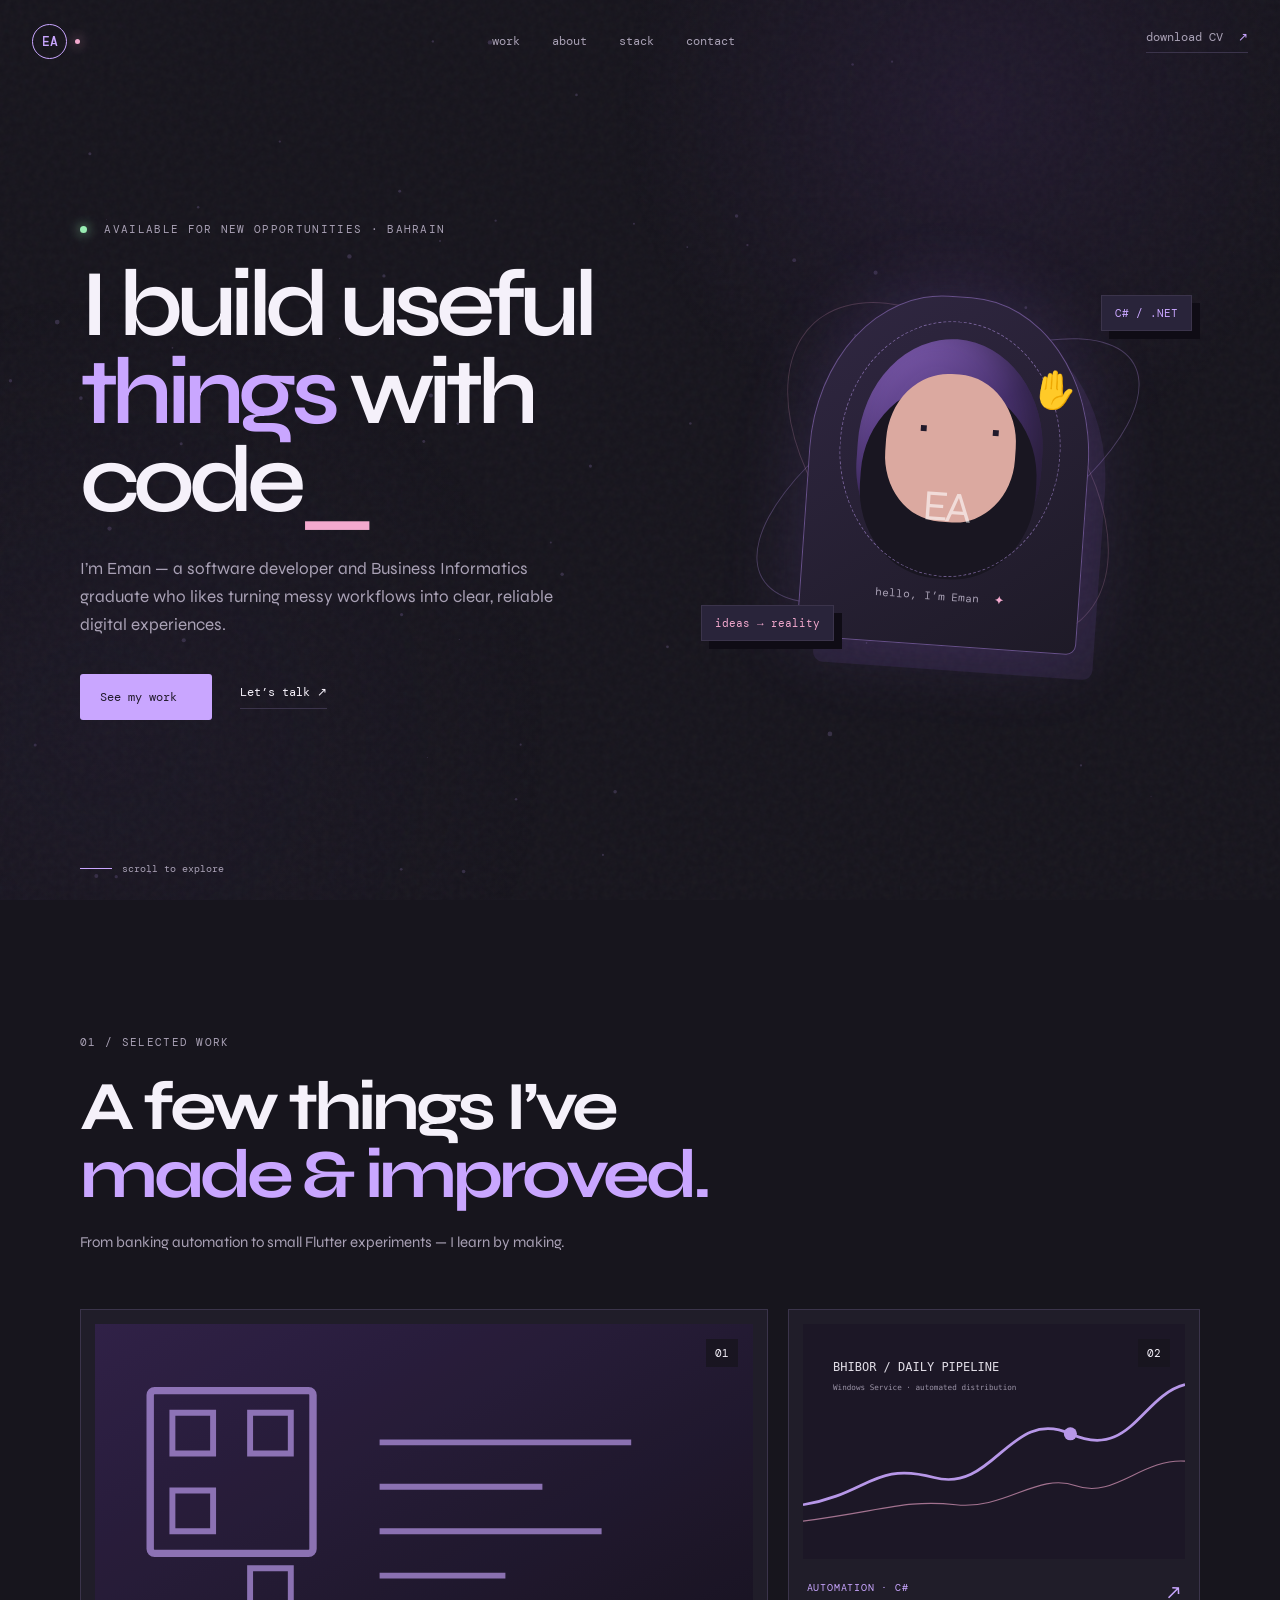
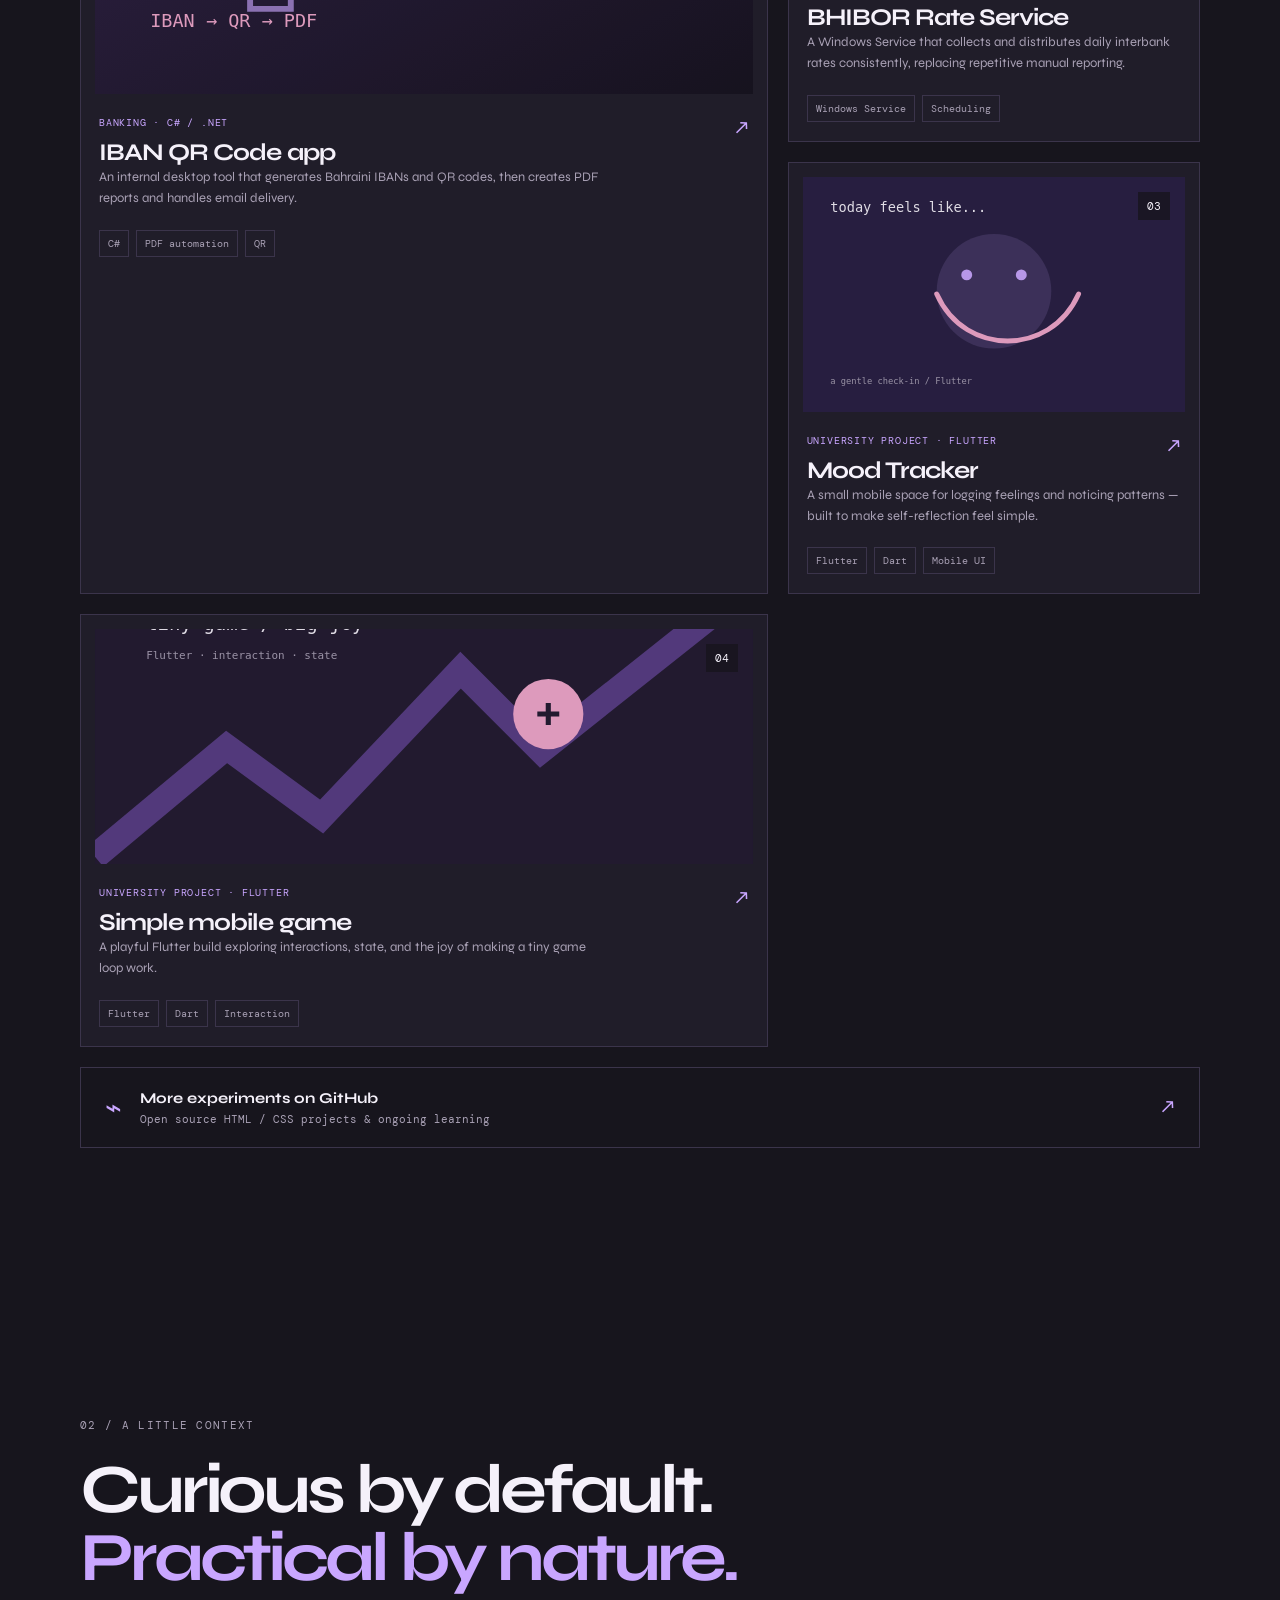
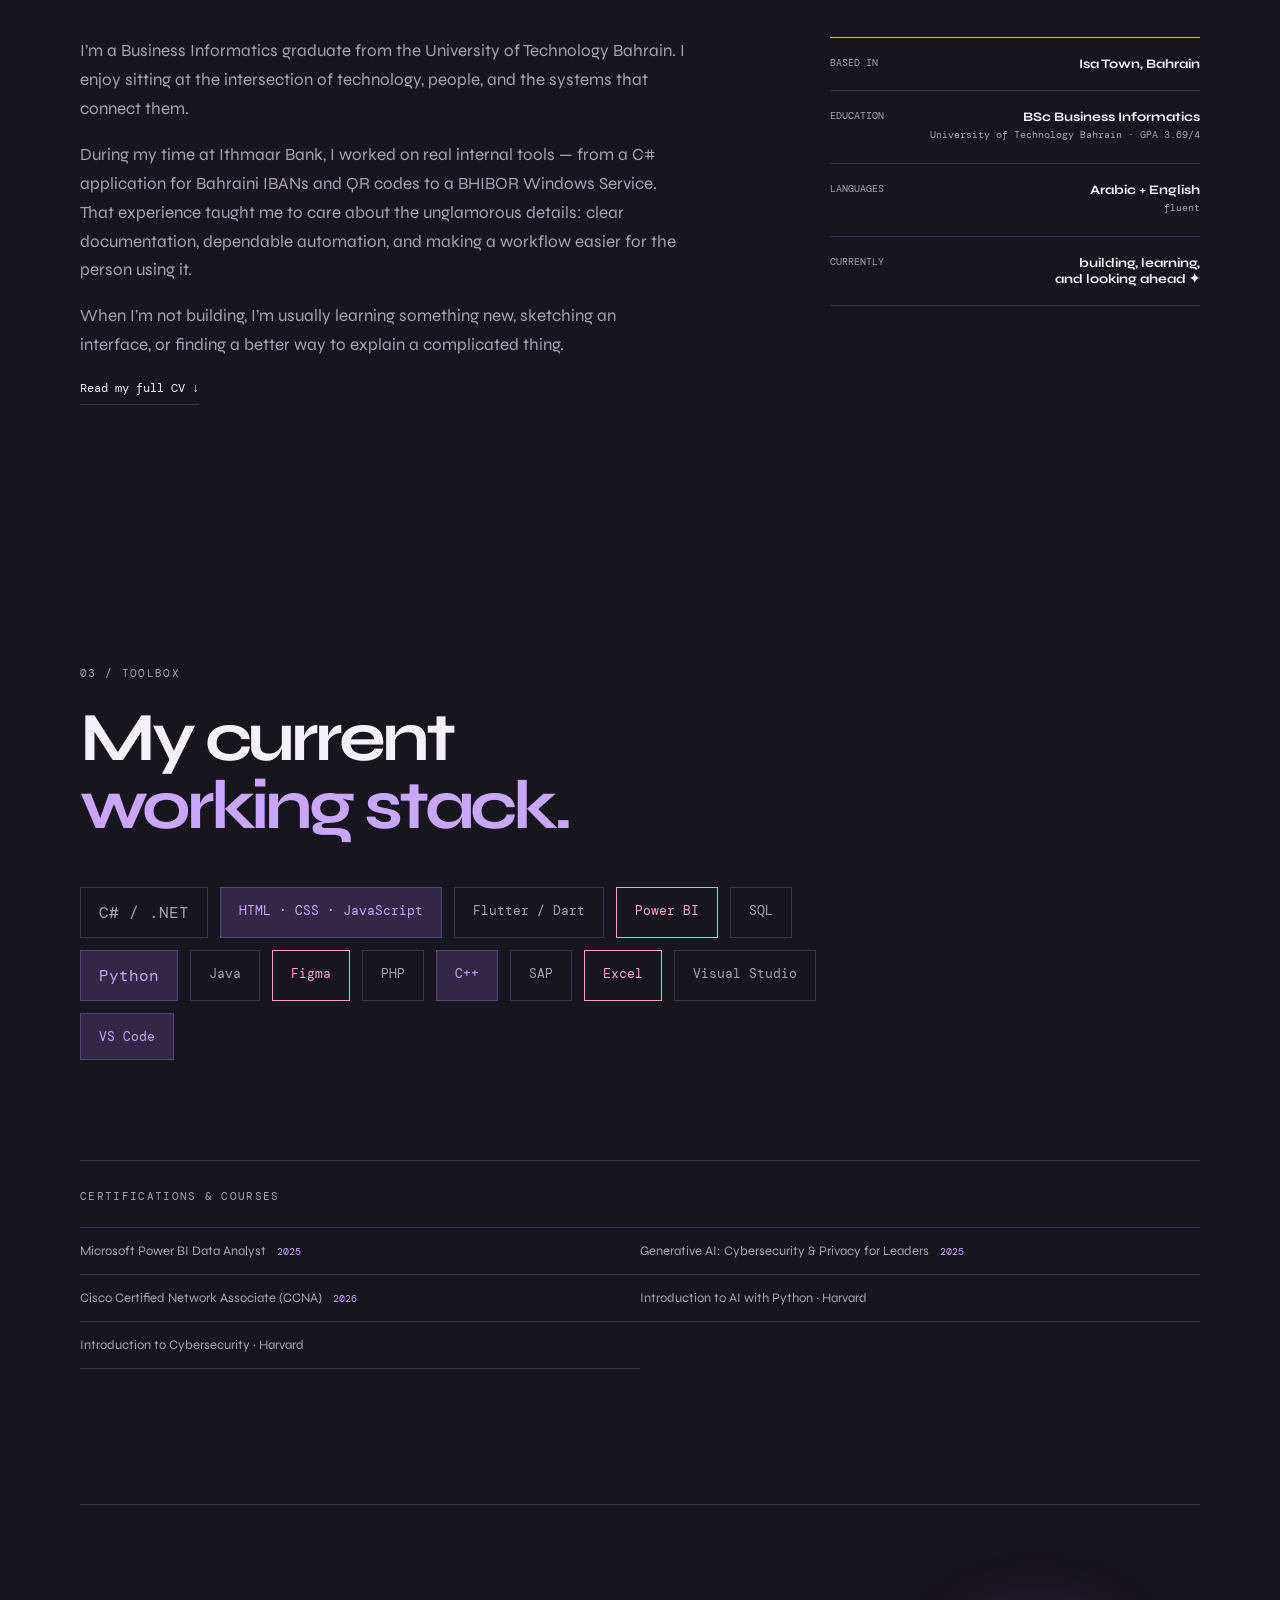
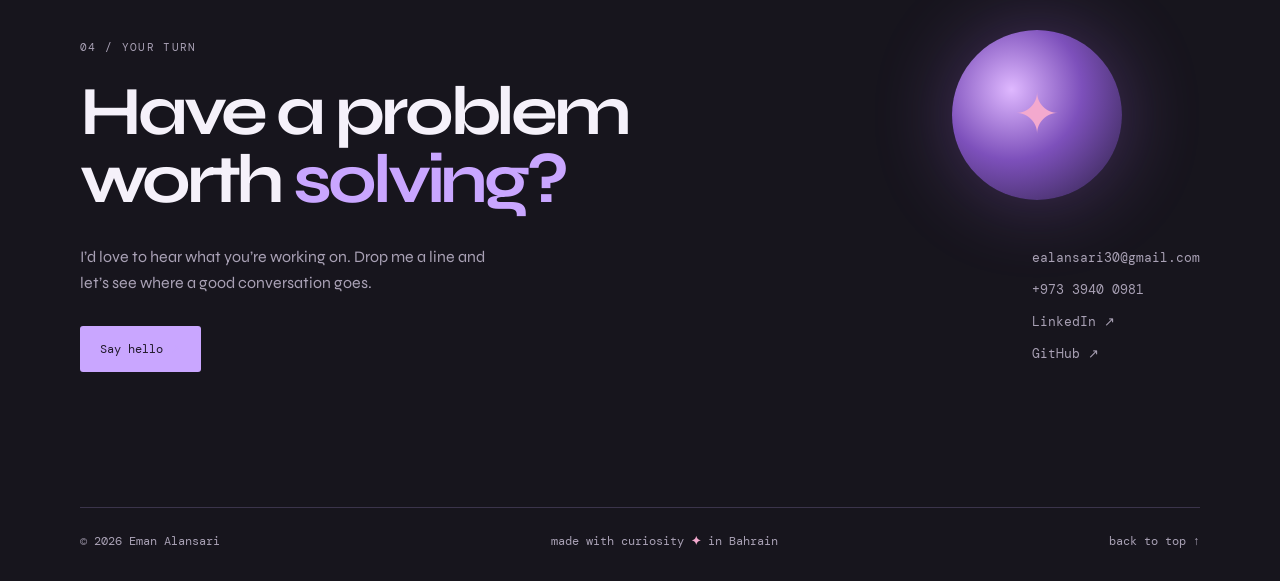
==== index.html @ 4d5caec3 "Add files via upload" ====
<!doctype html>
<html lang="en">
<head>
  <meta charset="utf-8">
  <meta name="viewport" content="width=device-width, initial-scale=1">
  <meta name="description" content="Eman Alansari — Software Developer and Business Informatics graduate in Isa Town, Bahrain.">
  <title>Eman Alansari · Software Developer</title>
  <link rel="preconnect" href="https://fonts.googleapis.com">
  <link rel="preconnect" href="https://fonts.gstatic.com" crossorigin>
  <link href="https://fonts.googleapis.com/css2?family=DM+Mono:wght@400;500&family=Syne:wght@400;500;600;700;800&display=swap" rel="stylesheet">
  <link rel="stylesheet" href="css/style.css">
</head>
<body>
  <canvas id="particle-field" aria-hidden="true"></canvas>
  <div class="noise" aria-hidden="true"></div>
  <header class="site-header">
    <a class="brand" href="#top" aria-label="Eman Alansari home"><span>EA</span><i></i></a>
    <nav class="nav" aria-label="Primary navigation">
      <a href="#work">work</a><a href="#about">about</a><a href="#skills">stack</a><a href="#contact">contact</a>
    </nav>
    <a class="header-link" href="assets/cv.pdf" download>download CV <span>↗</span></a>
  </header>

  <main id="top">
    <section class="hero section-wrap">
      <div class="hero-copy reveal">
        <p class="eyebrow"><span class="status-dot"></span> available for new opportunities · Bahrain</p>
        <h1>I build useful<br><em>things</em> with code<span class="cursor">_</span></h1>
        <p class="hero-intro">I’m Eman — a software developer and Business Informatics graduate who likes turning messy workflows into clear, reliable digital experiences.</p>
        <div class="hero-actions"><a class="button button-primary" href="#work">See my work <span>↓</span></a><a class="text-link" href="#contact">Let’s talk <span>↗</span></a></div>
      </div>
      <div class="hero-art reveal delay-2" aria-label="Animated EA avatar">
        <div class="orbit orbit-one"></div><div class="orbit orbit-two"></div>
        <div class="avatar-card"><div class="avatar-aura"></div><div class="avatar" role="img" aria-label="Eman Alansari avatar with waving hand"><div class="avatar-halo"></div><span class="avatar-initials">EA</span><span class="wave-hand">✋</span></div><span class="avatar-caption">hello, I’m Eman <b>✦</b></span></div>
        <span class="float-note note-one">C# / .NET</span><span class="float-note note-two">ideas → reality</span>
      </div>
      <div class="scroll-cue"><span></span> scroll to explore</div>
    </section>

    <section id="work" class="section-wrap work-section">
      <div class="section-heading reveal"><p class="eyebrow">01 / selected work</p><h2>A few things I’ve<br><em>made & improved.</em></h2><p class="section-note">From banking automation to small Flutter experiments — I learn by making.</p></div>
      <div class="project-grid">
        <article class="project-card project-featured reveal" data-project="projects/iban-qr.html" tabindex="0" role="link" aria-label="Open IBAN QR Code app project"><div class="project-visual visual-iban"><img src="assets/iban-qr.svg" alt="Abstract placeholder for IBAN QR application"><span class="project-index">01</span></div><div class="project-meta"><div><p class="project-type">banking · C# / .NET</p><h3>IBAN QR Code app</h3></div><span class="arrow">↗</span></div><p class="project-desc">An internal desktop tool that generates Bahraini IBANs and QR codes, then creates PDF reports and handles email delivery.</p><div class="tags"><span>C#</span><span>PDF automation</span><span>QR</span></div></article>
        <article class="project-card reveal delay-1" data-project="projects/bhibor.html" tabindex="0" role="link" aria-label="Open BHIBOR Rate Service project"><div class="project-visual visual-rate"><img src="assets/bhibor.svg" alt="Abstract placeholder for BHIBOR Windows Service"><span class="project-index">02</span></div><div class="project-meta"><div><p class="project-type">automation · C#</p><h3>BHIBOR Rate Service</h3></div><span class="arrow">↗</span></div><p class="project-desc">A Windows Service that collects and distributes daily interbank rates consistently, replacing repetitive manual reporting.</p><div class="tags"><span>Windows Service</span><span>Scheduling</span></div></article>
        <article class="project-card reveal delay-2" data-project="projects/mood-tracker.html" tabindex="0" role="link" aria-label="Open Mood Tracker project"><div class="project-visual visual-mood"><img src="assets/mood-tracker.svg" alt="Abstract placeholder for Mood Tracker app"><span class="project-index">03</span></div><div class="project-meta"><div><p class="project-type">university project · Flutter</p><h3>Mood Tracker</h3></div><span class="arrow">↗</span></div><p class="project-desc">A small mobile space for logging feelings and noticing patterns — built to make self-reflection feel simple.</p><div class="tags"><span>Flutter</span><span>Dart</span><span>Mobile UI</span></div></article>
        <article class="project-card project-wide reveal" data-project="projects/mobile-game.html" tabindex="0" role="link" aria-label="Open Simple mobile game project"><div class="project-visual visual-game"><img src="assets/mobile-game.svg" alt="Abstract placeholder for mobile game"><span class="project-index">04</span></div><div class="project-meta"><div><p class="project-type">university project · Flutter</p><h3>Simple mobile game</h3></div><span class="arrow">↗</span></div><p class="project-desc">A playful Flutter build exploring interactions, state, and the joy of making a tiny game loop work.</p><div class="tags"><span>Flutter</span><span>Dart</span><span>Interaction</span></div></article>
      </div>
      <a class="github-strip reveal" href="https://github.com/Emxan7" target="_blank" rel="noreferrer"><span class="github-mark">⌁</span><span><b>More experiments on GitHub</b><small>Open source HTML / CSS projects & ongoing learning</small></span><span class="strip-arrow">↗</span></a>
    </section>

    <section id="about" class="about-section section-wrap">
      <div class="section-heading reveal"><p class="eyebrow">02 / a little context</p><h2>Curious by default.<br><em>Practical by nature.</em></h2></div>
      <div class="about-layout"><div class="about-copy reveal"><p>I’m a Business Informatics graduate from the University of Technology Bahrain. I enjoy sitting at the intersection of technology, people, and the systems that connect them.</p><p>During my time at Ithmaar Bank, I worked on real internal tools — from a C# application for Bahraini IBANs and QR codes to a BHIBOR Windows Service. That experience taught me to care about the unglamorous details: clear documentation, dependable automation, and making a workflow easier for the person using it.</p><p>When I’m not building, I’m usually learning something new, sketching an interface, or finding a better way to explain a complicated thing.</p><a class="text-link" href="assets/cv.pdf" download>Read my full CV <span>↓</span></a></div><div class="facts-card reveal delay-1"><div class="fact"><span>based in</span><b>Isa Town, Bahrain</b></div><div class="fact"><span>education</span><b>BSc Business Informatics<br><small>University of Technology Bahrain · GPA 3.69/4</small></b></div><div class="fact"><span>languages</span><b>Arabic + English<br><small>fluent</small></b></div><div class="fact"><span>currently</span><b>building, learning,<br>and looking ahead ✦</b></div></div></div>
    </section>

    <section id="skills" class="skills-section section-wrap"><div class="section-heading reveal"><p class="eyebrow">03 / toolbox</p><h2>My current<br><em>working stack.</em></h2></div><div class="skill-cloud reveal delay-1"><span class="skill large">C# / .NET</span><span class="skill lilac">HTML · CSS · JavaScript</span><span class="skill">Flutter / Dart</span><span class="skill outline">Power BI</span><span class="skill">SQL</span><span class="skill lilac large">Python</span><span class="skill">Java</span><span class="skill outline">Figma</span><span class="skill">PHP</span><span class="skill lilac">C++</span><span class="skill">SAP</span><span class="skill outline">Excel</span><span class="skill">Visual Studio</span><span class="skill lilac">VS Code</span></div><div class="certs reveal"><p class="eyebrow">certifications & courses</p><div class="cert-list"><span>Microsoft Power BI Data Analyst <b>2025</b></span><span>Generative AI: Cybersecurity & Privacy for Leaders <b>2025</b></span><span>Cisco Certified Network Associate (CCNA) <b>2026</b></span><span>Introduction to AI with Python · Harvard</span><span>Introduction to Cybersecurity · Harvard</span></div></div></section>

    <section id="contact" class="contact-section section-wrap"><div class="contact-orb">✦</div><div class="reveal"><p class="eyebrow">04 / your turn</p><h2>Have a problem<br>worth <em>solving?</em></h2><p class="contact-lede">I’d love to hear what you’re working on. Drop me a line and let’s see where a good conversation goes.</p><a class="button button-primary" href="mailto:ealansari30@gmail.com">Say hello <span>↗</span></a></div><div class="contact-details reveal delay-1"><a href="mailto:ealansari30@gmail.com">ealansari30@gmail.com</a><a href="tel:+97339400981">+973 3940 0981</a><a href="https://www.linkedin.com/in/eman-alansari/?lipi=urn%3Ali%3Apage%3Ad_flagship3_profile_view_base_contact_details%3B3d5OzC82TE6qd9Ip3jmRxg%3D%3D" target="_blank" rel="noreferrer">LinkedIn ↗</a><a href="https://github.com/Emxan7" target="_blank" rel="noreferrer">GitHub ↗</a></div></section>
  </main>
  <footer class="footer section-wrap"><span>© 2026 Eman Alansari</span><span>made with curiosity <b>✦</b> in Bahrain</span><a href="#top">back to top ↑</a></footer>
  <script src="js/main.js"></script>
</body>
</html>
---- css/style.css ----
:root{--bg:#17151d;--panel:#211e2a;--panel-2:#29243a;--ink:#f5f1fa;--muted:#a9a1b5;--line:#3b344b;--lilac:#c9a6ff;--violet:#8e62d9;--pink:#f3a9ce;--mono:'DM Mono',monospace;--display:'Syne',sans-serif}*{box-sizing:border-box}html{scroll-behavior:smooth}body{margin:0;background:var(--bg);color:var(--ink);font-family:var(--display);overflow-x:hidden}body:before{content:'';position:fixed;inset:0;background:radial-gradient(circle at 76% 12%,#4a2d6d38,transparent 28%),radial-gradient(circle at 8% 82%,#372a512b,transparent 32%);pointer-events:none}.noise{position:fixed;inset:0;opacity:.035;pointer-events:none;background-image:url("data:image/svg+xml,%3Csvg viewBox='0 0 180 180' xmlns='http://www.w3.org/2000/svg'%3E%3Cfilter id='n'%3E%3CfeTurbulence type='fractalNoise' baseFrequency='.8' numOctaves='4'/%3E%3C/filter%3E%3Crect width='100%25' height='100%25' filter='url(%23n)'/%3E%3C/svg%3E")}.section-wrap{width:min(1120px,calc(100% - 64px));margin:auto}.site-header{height:82px;display:flex;align-items:center;justify-content:space-between;width:min(1248px,calc(100% - 64px));margin:auto;position:relative;z-index:5}.brand{font-family:var(--mono);font-weight:500;color:var(--ink);text-decoration:none;display:flex;gap:8px;align-items:center}.brand span{font-size:13px;border:1px solid var(--lilac);border-radius:50%;width:35px;height:35px;display:grid;place-items:center;color:var(--lilac)}.brand i{display:block;width:5px;height:5px;border-radius:50%;background:var(--pink);box-shadow:0 0 12px var(--pink)}.nav{display:flex;gap:32px}.nav a,.header-link,.footer{font:12px var(--mono);color:var(--muted);text-decoration:none}.nav a:hover,.header-link:hover,.text-link:hover{color:var(--lilac)}.header-link{border-bottom:1px solid var(--line);padding-bottom:7px}.header-link span,.button span{color:var(--lilac);margin-left:8px}.hero{min-height:calc(100vh - 82px);position:relative;display:grid;grid-template-columns:1.1fr .9fr;align-items:center;padding:60px 0 100px}.eyebrow{font:11px var(--mono);text-transform:uppercase;letter-spacing:.12em;color:var(--muted);margin:0 0 24px}.status-dot{display:inline-block;width:7px;height:7px;border-radius:50%;background:#99edb3;box-shadow:0 0 12px #99edb3;margin-right:9px}h1,h2,h3,p{margin-top:0}h1{font-size:clamp(52px,7.4vw,102px);line-height:.93;letter-spacing:-.07em;margin:0 0 30px;font-weight:600}h1 em,h2 em{color:var(--lilac);font-style:normal}.cursor{color:var(--pink);font:inherit;animation:blink 1s steps(2) infinite}.hero-intro{max-width:490px;font-size:17px;line-height:1.65;color:var(--muted)}.hero-actions{display:flex;align-items:center;gap:28px;margin-top:35px}.button{display:inline-flex;align-items:center;padding:15px 20px;border-radius:3px;text-decoration:none;font:12px var(--mono);transition:.25s}.button-primary{background:var(--lilac);color:#211a2b;box-shadow:0 0 0 transparent}.button-primary:hover{transform:translateY(-4px);box-shadow:0 12px 30px #c9a6ff33}.text-link{font:12px var(--mono);color:var(--ink);text-decoration:none;border-bottom:1px solid var(--line);padding-bottom:8px}.hero-art{height:500px;position:relative;display:grid;place-items:center}.avatar-card{width:280px;height:350px;background:linear-gradient(145deg,#302742,#1e1a27);border:1px solid #68518b;border-radius:46% 46% 10px 10px;box-shadow:18px 24px 0 #8e62d91c,0 0 80px #8e62d933;display:flex;flex-direction:column;align-items:center;justify-content:center;position:relative;transform:rotate(4deg);animation:float 5s ease-in-out infinite}.avatar{width:185px;height:220px;border-radius:50% 50% 42% 42%;background:linear-gradient(145deg,#8863bb,#493270 45%,#302342);display:grid;place-items:center;position:relative;overflow:visible;box-shadow:inset -16px -16px 35px #17121e88}.avatar:before{content:'';position:absolute;width:130px;height:148px;border-radius:47% 47% 45% 45%;background:#dba9a0;top:35px;left:28px;box-shadow:0 34px 0 23px #191621}.avatar:after{content:'•  •';white-space:pre;position:absolute;top:75px;left:60px;font-size:24px;color:#211a2b;letter-spacing:17px}.avatar-initials{position:relative;z-index:1;font-size:43px;letter-spacing:-.09em;color:#fff9;top:58px}.wave-hand{position:absolute;right:-31px;top:23px;font-size:36px;z-index:3;transform-origin:bottom left;animation:wave 1.8s ease-in-out 1.1s 3}.avatar-halo{position:absolute;inset:-18px;border:1px dashed #c9a6ff77;border-radius:50%;animation:spin 16s linear infinite}.avatar-caption{font:11px var(--mono);color:var(--muted);margin-top:30px}.avatar-caption b{color:var(--pink);margin-left:8px}.orbit{position:absolute;border:1px solid #c9a6ff44;border-radius:50%;width:430px;height:180px;transform:rotate(-30deg);animation:spin 14s linear infinite}.orbit-two{width:400px;height:240px;transform:rotate(48deg);animation-direction:reverse;border-color:#f3a9ce33}.float-note{position:absolute;font:11px var(--mono);background:var(--panel-2);border:1px solid var(--line);padding:10px 13px;color:var(--lilac);box-shadow:8px 8px 0 #0f0c15;animation:float 4s ease-in-out infinite}.note-one{top:74px;right:8px}.note-two{bottom:80px;left:5px;color:var(--pink);animation-delay:1s}.scroll-cue{position:absolute;bottom:25px;left:0;font:10px var(--mono);color:var(--muted);display:flex;align-items:center;gap:10px}.scroll-cue span{width:32px;height:1px;background:var(--lilac)}.work-section,.about-section,.skills-section,.contact-section{padding:135px 0}.section-heading{max-width:700px}.section-heading h2,.contact-section h2{font-size:clamp(38px,5.5vw,69px);line-height:.98;letter-spacing:-.06em;margin-bottom:22px}.section-note{color:var(--muted);font-size:15px;line-height:1.6}.project-grid{display:grid;grid-template-columns:1.25fr .75fr;gap:20px;margin-top:55px}.project-card{background:#201d29;border:1px solid var(--line);padding:14px;transition:.3s;min-width:0}.project-card:hover{border-color:var(--lilac);transform:translateY(-6px)}.project-featured{grid-row:span 2}.project-wide{grid-column:span 1}.project-visual{height:235px;position:relative;overflow:hidden;background:#16131d}.project-featured .project-visual{height:370px}.project-visual img{width:100%;height:100%;display:block;object-fit:cover;opacity:.9}.project-index{position:absolute;top:15px;right:15px;font:11px var(--mono);color:var(--ink);background:#17151dcc;padding:7px 9px}.project-meta{display:flex;justify-content:space-between;align-items:start;padding:22px 4px 0}.project-type{font:10px var(--mono);color:var(--lilac);text-transform:uppercase;letter-spacing:.08em;margin-bottom:9px}.project-meta h3{font-size:24px;letter-spacing:-.04em;margin:0}.arrow,.strip-arrow{font-size:20px;color:var(--lilac)}.project-desc{font-size:13px;color:var(--muted);line-height:1.6;padding:0 4px;max-width:520px}.tags{display:flex;gap:7px;flex-wrap:wrap;padding:8px 4px 5px}.tags span{font:10px var(--mono);padding:6px 8px;border:1px solid var(--line);color:var(--muted)}.github-strip{display:flex;align-items:center;gap:18px;border:1px solid var(--line);padding:21px 24px;margin-top:20px;color:var(--ink);text-decoration:none;transition:.25s}.github-strip:hover{background:var(--panel-2);border-color:var(--lilac)}.github-mark{font-size:28px;color:var(--lilac)}.github-strip b,.github-strip small{display:block}.github-strip b{font-size:15px}.github-strip small{font:11px var(--mono);color:var(--muted);margin-top:5px}.strip-arrow{margin-left:auto}.about-layout{display:grid;grid-template-columns:1fr 370px;gap:120px;margin-top:46px}.about-copy{max-width:610px}.about-copy p{font-size:17px;line-height:1.7;color:var(--muted)}.facts-card{border-top:1px solid var(--lilac)}.fact{padding:18px 0;border-bottom:1px solid var(--line);display:flex;justify-content:space-between;gap:20px}.fact span{font:10px var(--mono);color:var(--muted);text-transform:uppercase}.fact b{font-size:13px;text-align:right}.fact small{font:10px var(--mono);font-weight:400;color:var(--muted);line-height:2}.skill-cloud{display:flex;flex-wrap:wrap;gap:12px;margin:48px 0 100px;max-width:800px}.skill{border:1px solid var(--line);padding:14px 18px;color:var(--muted);font:13px var(--mono);transition:.25s}.skill:hover{color:var(--ink);border-color:var(--lilac);transform:rotate(-2deg)}.skill.lilac{background:#332747;color:var(--lilac);border-color:#584478}.skill.outline{border-color:var(--pink);color:var(--pink)}.skill.large{font-size:16px}.certs{border-top:1px solid var(--line);padding-top:28px}.cert-list{display:grid;grid-template-columns:1fr 1fr;gap:0;border-top:1px solid var(--line)}.cert-list span{font-size:13px;color:var(--muted);padding:15px 20px 15px 0;border-bottom:1px solid var(--line)}.cert-list b{font:10px var(--mono);color:var(--lilac);margin-left:8px}.contact-section{position:relative;border-top:1px solid var(--line);min-height:580px}.contact-lede{max-width:420px;color:var(--muted);font-size:16px;line-height:1.65;margin:30px 0}.contact-orb{position:absolute;right:7%;top:125px;width:170px;height:170px;border-radius:50%;display:grid;place-items:center;font-size:55px;color:var(--pink);background:radial-gradient(circle at 35% 35%,#dfb8ff,#7d50bb 45%,#2a2040);box-shadow:0 0 80px #a568e855;animation:float 5s infinite}.contact-details{display:flex;flex-direction:column;gap:15px;position:absolute;right:0;bottom:145px}.contact-details a{font:13px var(--mono);color:var(--muted);text-decoration:none}.contact-details a:hover{color:var(--lilac)}.footer{border-top:1px solid var(--line);padding:25px 0 32px;display:flex;justify-content:space-between}.footer b{color:var(--pink)}.footer a{color:var(--muted);text-decoration:none}.reveal{opacity:0;transform:translateY(25px);transition:opacity .7s ease,transform .7s ease}.reveal.visible{opacity:1;transform:none}.delay-1{transition-delay:.12s}.delay-2{transition-delay:.24s}#particle-field{position:fixed;inset:0;width:100%;height:100%;pointer-events:none;opacity:.4;z-index:-1}@keyframes float{50%{transform:translateY(-11px) rotate(4deg)}}@keyframes wave{0%,100%{transform:rotate(0)}25%{transform:rotate(20deg)}55%{transform:rotate(-15deg)}}@keyframes spin{to{transform:rotate(360deg)}}@keyframes blink{50%{opacity:0}}@media(max-width:800px){.section-wrap,.site-header{width:min(100% - 36px,1120px)}.nav{display:none}.hero{grid-template-columns:1fr;padding-top:40px}.hero-art{height:390px;order:-1;transform:scale(.78);transform-origin:center bottom}.hero-copy{margin-top:-15px}.project-grid{grid-template-columns:1fr}.project-featured{grid-row:auto}.project-featured .project-visual{height:270px}.about-layout{grid-template-columns:1fr;gap:50px}.contact-orb{right:0;top:110px;transform:scale(.7)}.contact-details{position:static;margin-top:70px}.cert-list{grid-template-columns:1fr}.footer{gap:20px;flex-wrap:wrap}.footer span:nth-child(2){display:none}}

/* Project detail pages: reuse the portfolio system without altering the home layout. */
.project-card[data-project]{cursor:pointer}.project-card[data-project]:focus-visible{outline:1px solid var(--lilac);outline-offset:4px}
.page-main{padding:55px 0 135px}.back-link{display:inline-block;font:11px var(--mono);color:var(--muted);text-decoration:none;border-bottom:1px solid var(--line);padding-bottom:8px}.back-link:hover{color:var(--lilac)}.project-hero{display:grid;grid-template-columns:1fr .82fr;gap:80px;align-items:center;padding:75px 0 115px;border-bottom:1px solid var(--line)}.project-kicker{font:11px var(--mono);text-transform:uppercase;letter-spacing:.12em;color:var(--lilac);margin:0 0 24px}.project-hero h1{font-size:clamp(48px,7vw,88px);margin-bottom:28px}.project-summary{max-width:540px;color:var(--muted);font-size:18px;line-height:1.65}.project-art{background:#16131d;border:1px solid var(--line);padding:14px;transform:rotate(2deg);box-shadow:14px 14px 0 #8e62d91c}.project-art img{width:100%;display:block}.detail-grid{display:grid;grid-template-columns:1fr 370px;gap:120px;padding-top:90px}.detail-copy{max-width:620px}.detail-copy h2{font-size:32px;letter-spacing:-.04em;margin:0 0 15px}.detail-copy p,.detail-copy li{font-size:16px;line-height:1.75;color:var(--muted)}.detail-copy h2:not(:first-child){margin-top:48px}.detail-copy ul{padding-left:20px}.detail-facts{border-top:1px solid var(--lilac);align-self:start}.detail-fact{padding:18px 0;border-bottom:1px solid var(--line);display:flex;flex-direction:column;gap:9px}.detail-fact span,.email-card small{font:10px var(--mono);color:var(--muted);text-transform:uppercase;letter-spacing:.08em}.detail-fact b{font-size:13px;line-height:1.5}.email-stack{display:grid;gap:12px;margin-top:42px}.email-card{border:1px solid var(--line);background:var(--panel);padding:22px}.email-card strong{display:block;font-size:17px;margin:12px 0}.email-card p{font-size:13px;margin:0}.email-card small{color:var(--pink)}
@media(max-width:800px){.page-main{padding-top:35px}.project-hero{grid-template-columns:1fr;gap:45px;padding:55px 0 80px}.project-art{max-width:520px}.detail-grid{grid-template-columns:1fr;gap:55px;padding-top:65px}}

/* ===== Project page images – safe, never breaks layout ===== */
.project-page .project-gallery {
  display: grid;
  gap: 18px;
  margin: 32px 0 40px;
}

.project-page .project-gallery img {
  width: 100%;
  max-width: 100%;
  height: auto;
  max-height: 520px;
  object-fit: contain;
  object-position: top center;
  border-radius: 10px;
  border: 1px solid var(--line, rgba(255,255,255,0.12));
  background: #16131d;
  display: block;
}

.project-page .project-gallery img:hover {
  border-color: var(--lilac, #c4b5fd);
}

@media (max-width: 800px) {
  .project-page .project-gallery img {
    max-height: 340px;
  }
}


/* ===== Project page images – safe, never breaks layout ===== */
.project-page .project-gallery {
  display: grid;
  gap: 18px;
  margin: 32px 0 40px;
}
.project-page .project-gallery img {
  width: 100%;
  max-width: 100%;
  height: auto;
  max-height: 520px;
  object-fit: contain;
  object-position: top center;
  border-radius: 10px;
  border: 1px solid var(--line, rgba(255,255,255,0.12));
  background: #16131d;
  display: block;
}
.project-page .project-gallery.iban-gallery {
  grid-template-columns: repeat(auto-fit, minmax(160px, 1fr));
}
.project-page .project-gallery.iban-gallery img {
  max-height: 480px;
}
@media (max-width: 800px) {
  .project-page .project-gallery img {
    max-height: 340px;
  }
}
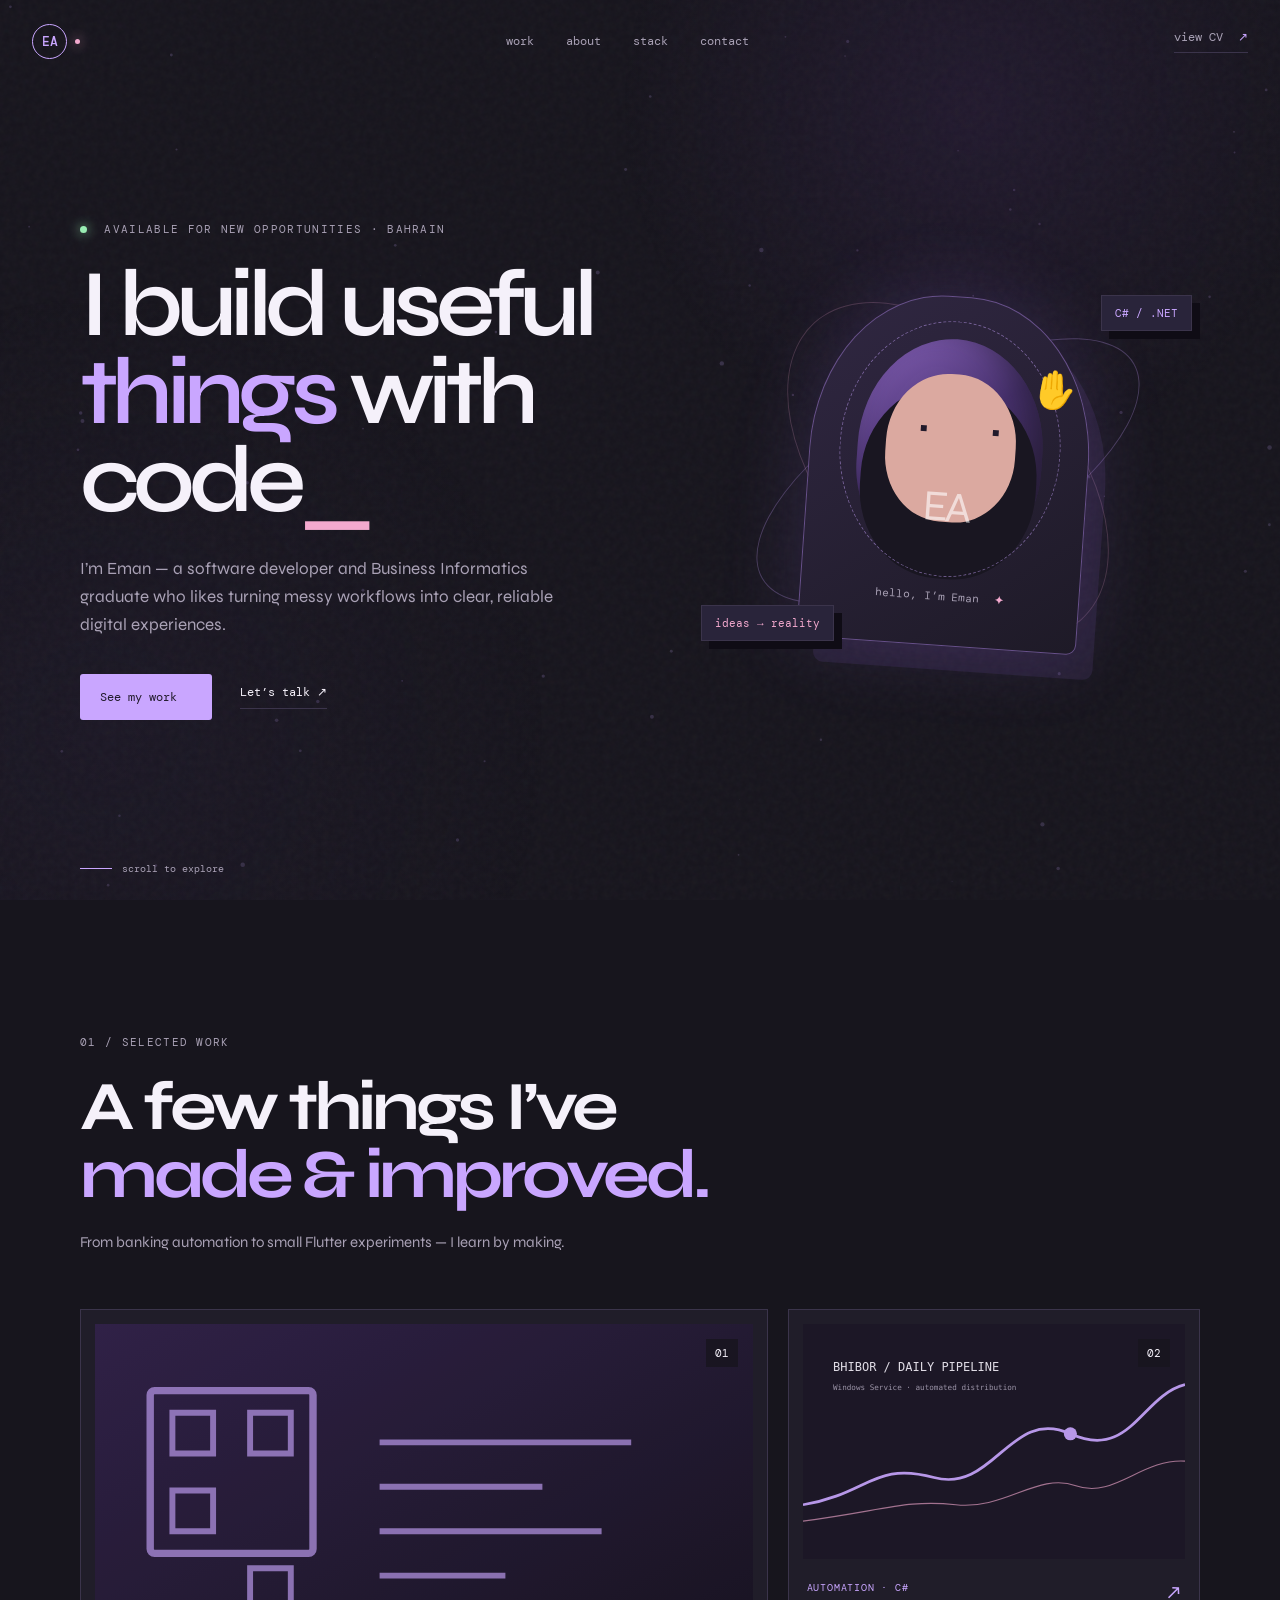
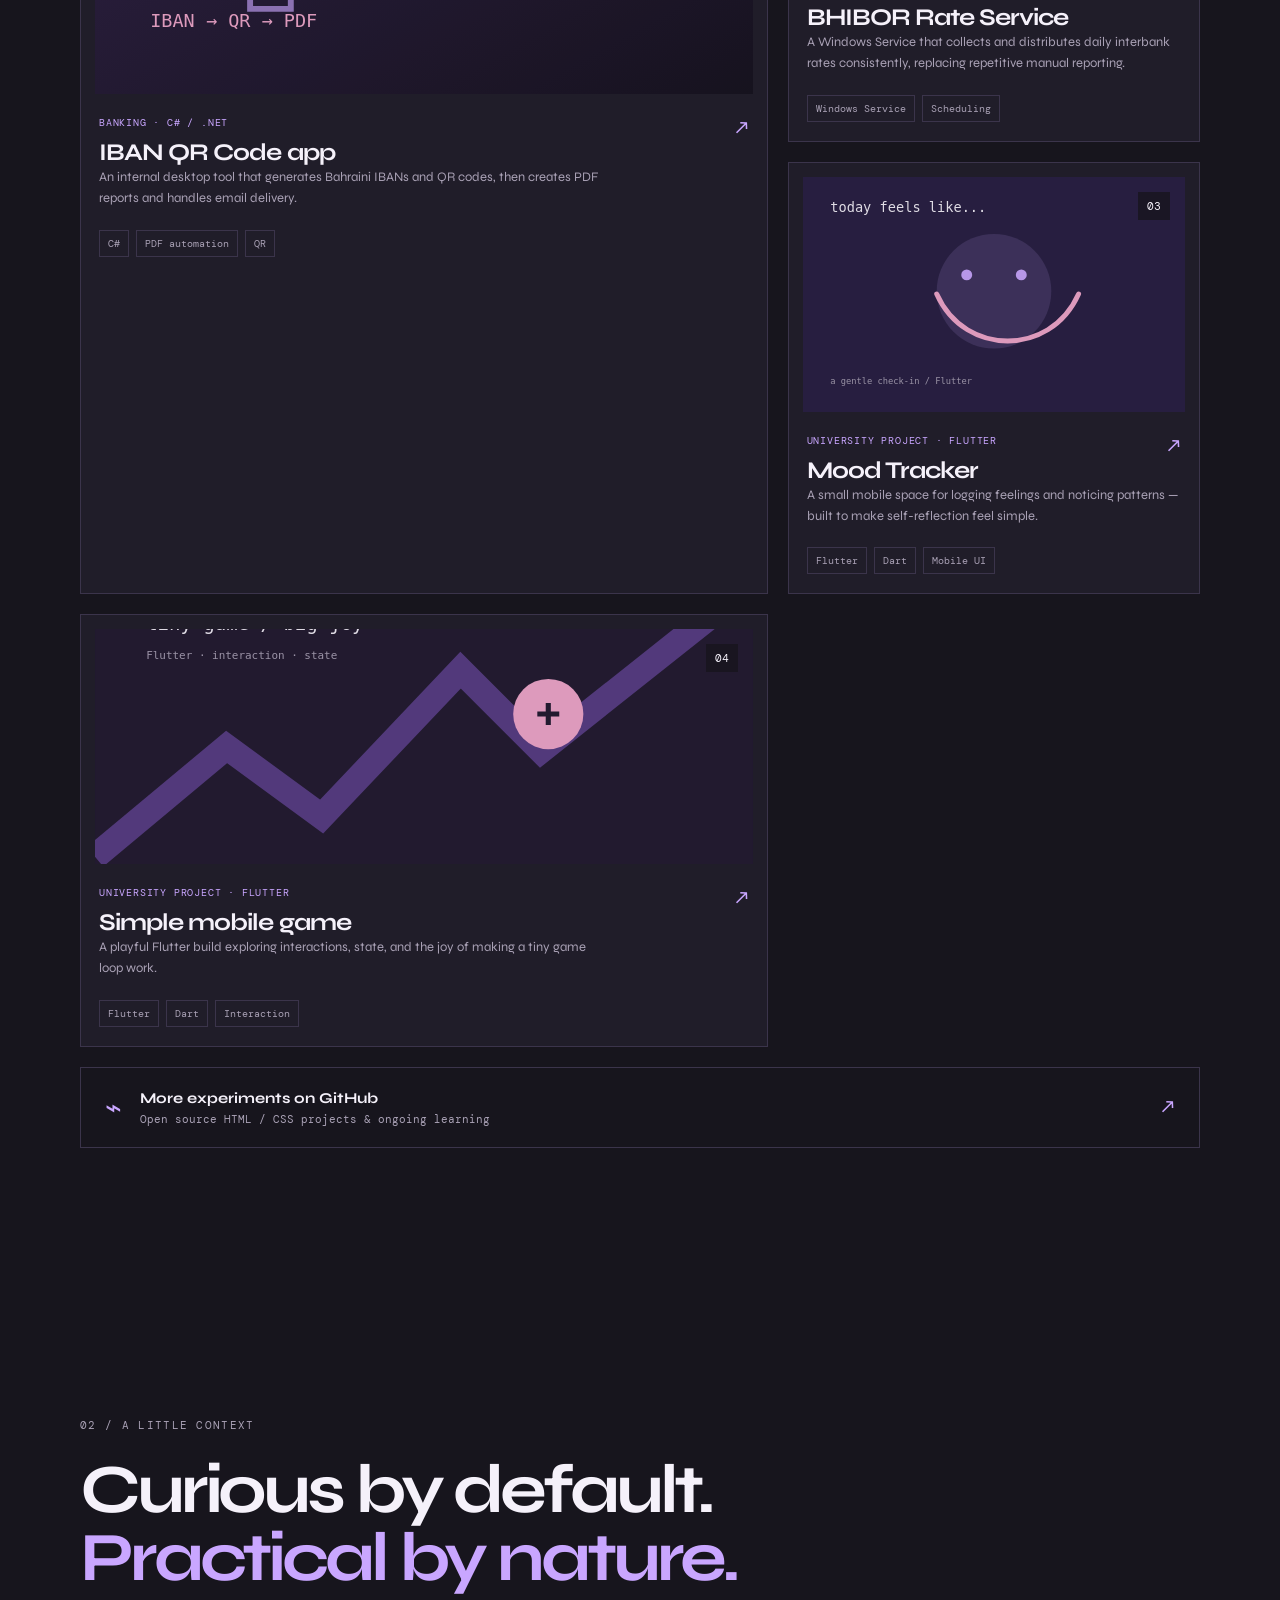
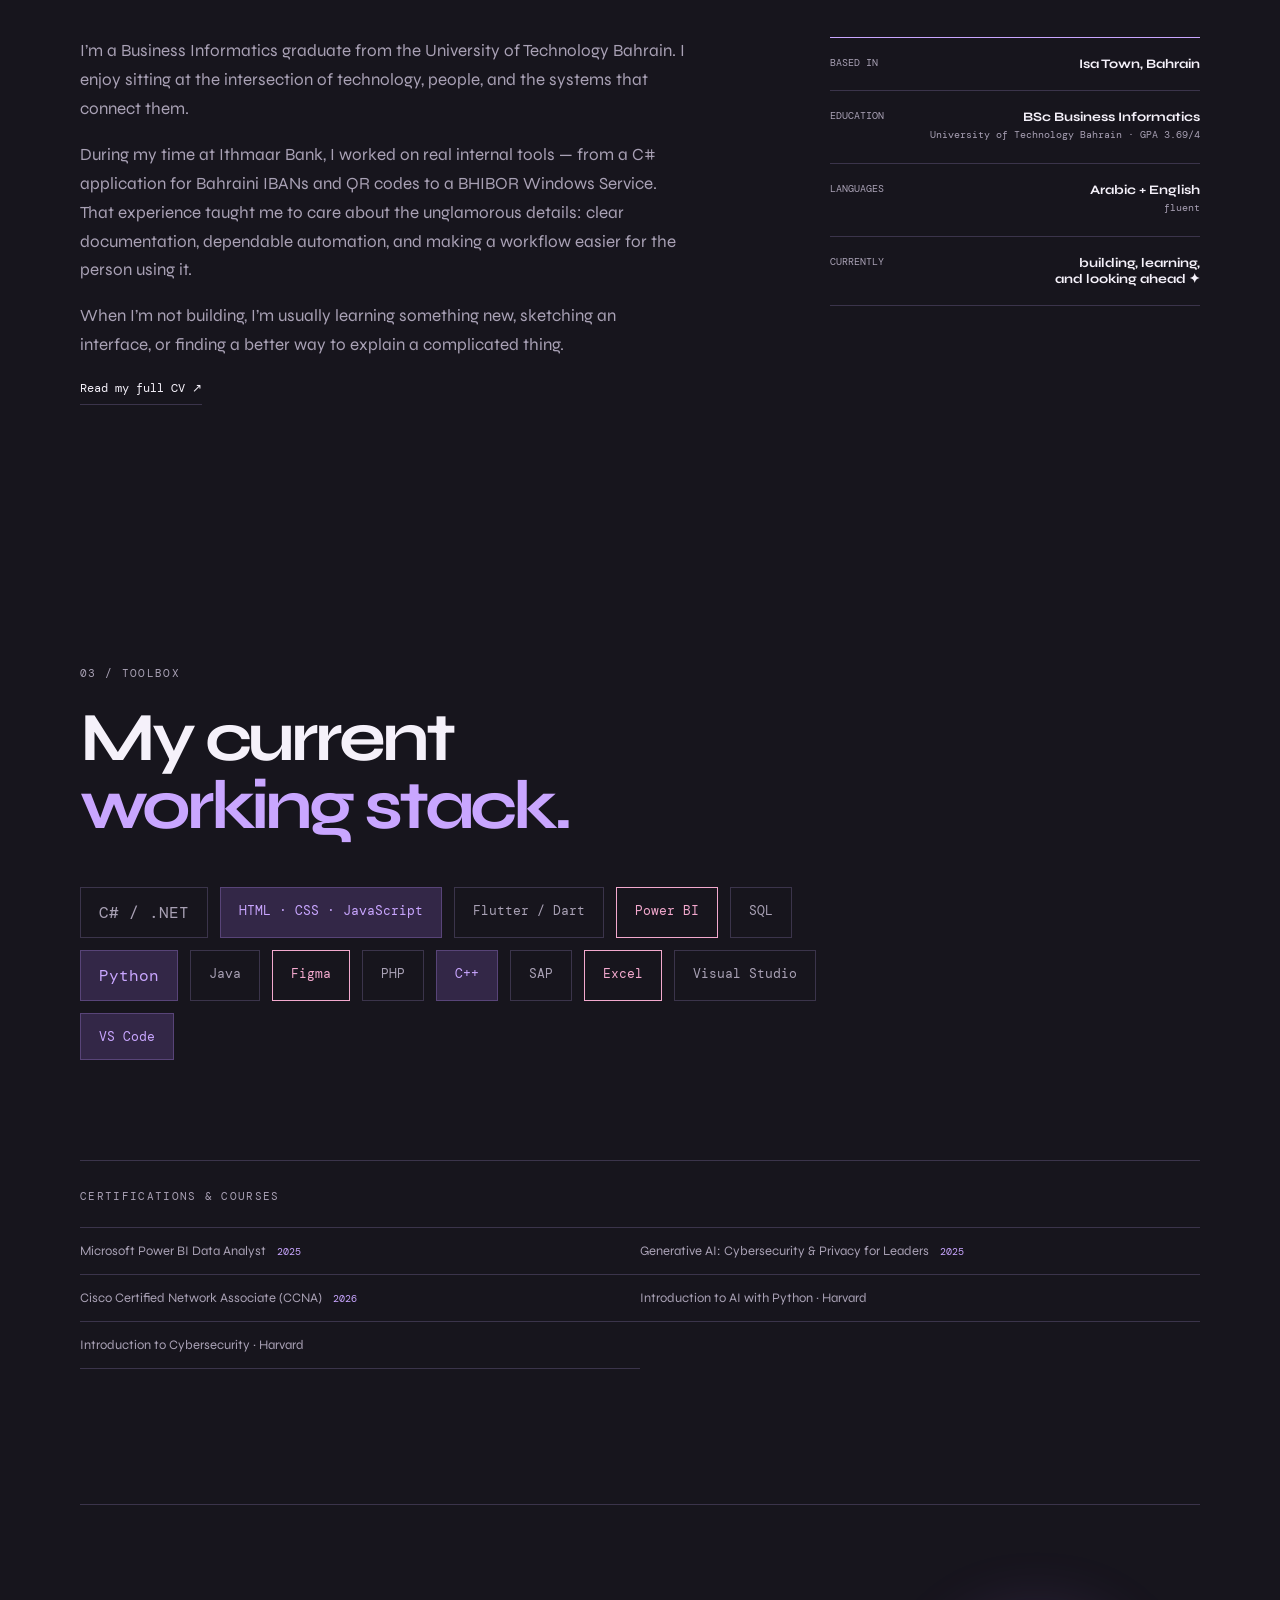
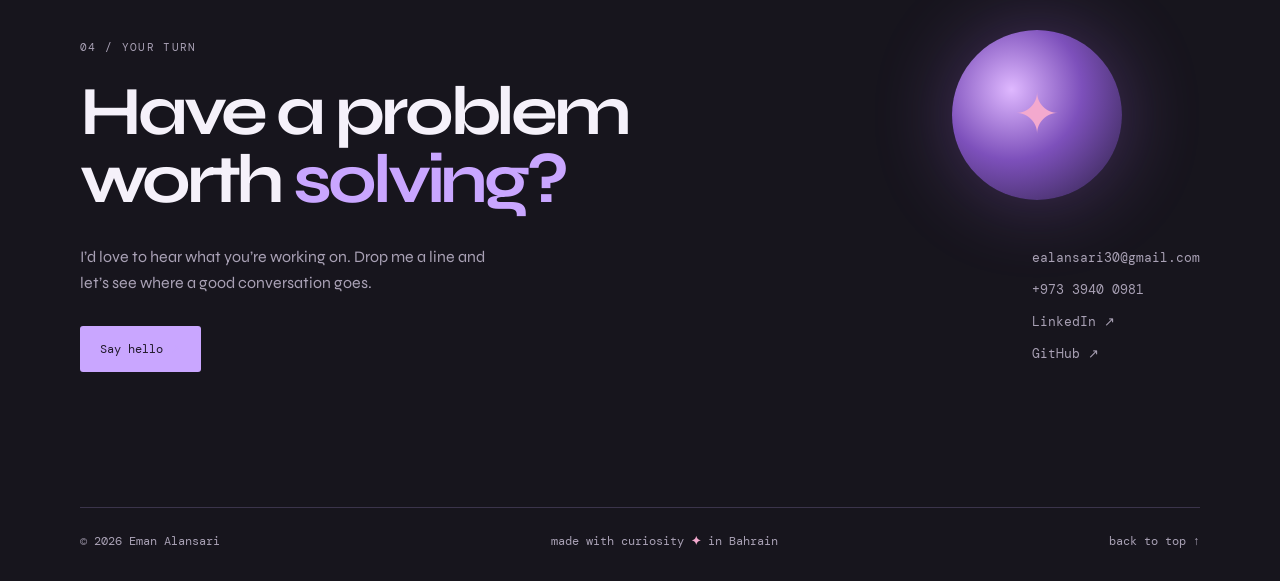
==== commit 9f61c1a0: "Add files via upload" ====
--- a/index.html
+++ b/index.html
@@ -13,51 +13,296 @@
 <body>
   <canvas id="particle-field" aria-hidden="true"></canvas>
   <div class="noise" aria-hidden="true"></div>
+
   <header class="site-header">
-    <a class="brand" href="#top" aria-label="Eman Alansari home"><span>EA</span><i></i></a>
+    <a class="brand" href="#top" aria-label="Eman Alansari home">
+      <span>EA</span><i></i>
+    </a>
     <nav class="nav" aria-label="Primary navigation">
-      <a href="#work">work</a><a href="#about">about</a><a href="#skills">stack</a><a href="#contact">contact</a>
+      <a href="#work">work</a>
+      <a href="#about">about</a>
+      <a href="#skills">stack</a>
+      <a href="#contact">contact</a>
     </nav>
-    <a class="header-link" href="assets/cv.pdf" download>download CV <span>↗</span></a>
+    <a class="header-link" href="assets/cv.pdf" target="_blank" rel="noopener noreferrer">
+      view CV <span>↗</span>
+    </a>
   </header>
 
   <main id="top">
+    <!-- Hero -->
     <section class="hero section-wrap">
       <div class="hero-copy reveal">
-        <p class="eyebrow"><span class="status-dot"></span> available for new opportunities · Bahrain</p>
-        <h1>I build useful<br><em>things</em> with code<span class="cursor">_</span></h1>
-        <p class="hero-intro">I’m Eman — a software developer and Business Informatics graduate who likes turning messy workflows into clear, reliable digital experiences.</p>
-        <div class="hero-actions"><a class="button button-primary" href="#work">See my work <span>↓</span></a><a class="text-link" href="#contact">Let’s talk <span>↗</span></a></div>
-      </div>
+        <p class="eyebrow">
+          <span class="status-dot"></span>
+          available for new opportunities · Bahrain
+        </p>
+        <h1>
+          I build useful<br>
+          <em>things</em> with code<span class="cursor">_</span>
+        </h1>
+        <p class="hero-intro">
+          I’m Eman — a software developer and Business Informatics graduate who likes turning messy workflows into clear, reliable digital experiences.
+        </p>
+        <div class="hero-actions">
+          <a class="button button-primary" href="#work">
+            See my work <span>↓</span>
+          </a>
+          <a class="text-link" href="#contact">
+            Let’s talk <span>↗</span>
+          </a>
+        </div>
+      </div>
+
       <div class="hero-art reveal delay-2" aria-label="Animated EA avatar">
-        <div class="orbit orbit-one"></div><div class="orbit orbit-two"></div>
-        <div class="avatar-card"><div class="avatar-aura"></div><div class="avatar" role="img" aria-label="Eman Alansari avatar with waving hand"><div class="avatar-halo"></div><span class="avatar-initials">EA</span><span class="wave-hand">✋</span></div><span class="avatar-caption">hello, I’m Eman <b>✦</b></span></div>
-        <span class="float-note note-one">C# / .NET</span><span class="float-note note-two">ideas → reality</span>
-      </div>
-      <div class="scroll-cue"><span></span> scroll to explore</div>
-    </section>
-
+        <div class="orbit orbit-one"></div>
+        <div class="orbit orbit-two"></div>
+        <div class="avatar-card">
+          <div class="avatar-aura"></div>
+          <div class="avatar" role="img" aria-label="Eman Alansari avatar with waving hand">
+            <div class="avatar-halo"></div>
+            <span class="avatar-initials">EA</span>
+            <span class="wave-hand">✋</span>
+          </div>
+          <span class="avatar-caption">hello, I’m Eman <b>✦</b></span>
+        </div>
+        <span class="float-note note-one">C# / .NET</span>
+        <span class="float-note note-two">ideas → reality</span>
+      </div>
+
+      <div class="scroll-cue">
+        <span></span> scroll to explore
+      </div>
+    </section>
+
+    <!-- Work -->
     <section id="work" class="section-wrap work-section">
-      <div class="section-heading reveal"><p class="eyebrow">01 / selected work</p><h2>A few things I’ve<br><em>made & improved.</em></h2><p class="section-note">From banking automation to small Flutter experiments — I learn by making.</p></div>
+      <div class="section-heading reveal">
+        <p class="eyebrow">01 / selected work</p>
+        <h2>A few things I’ve<br><em>made & improved.</em></h2>
+        <p class="section-note">
+          From banking automation to small Flutter experiments — I learn by making.
+        </p>
+      </div>
+
       <div class="project-grid">
-        <article class="project-card project-featured reveal" data-project="projects/iban-qr.html" tabindex="0" role="link" aria-label="Open IBAN QR Code app project"><div class="project-visual visual-iban"><img src="assets/iban-qr.svg" alt="Abstract placeholder for IBAN QR application"><span class="project-index">01</span></div><div class="project-meta"><div><p class="project-type">banking · C# / .NET</p><h3>IBAN QR Code app</h3></div><span class="arrow">↗</span></div><p class="project-desc">An internal desktop tool that generates Bahraini IBANs and QR codes, then creates PDF reports and handles email delivery.</p><div class="tags"><span>C#</span><span>PDF automation</span><span>QR</span></div></article>
-        <article class="project-card reveal delay-1" data-project="projects/bhibor.html" tabindex="0" role="link" aria-label="Open BHIBOR Rate Service project"><div class="project-visual visual-rate"><img src="assets/bhibor.svg" alt="Abstract placeholder for BHIBOR Windows Service"><span class="project-index">02</span></div><div class="project-meta"><div><p class="project-type">automation · C#</p><h3>BHIBOR Rate Service</h3></div><span class="arrow">↗</span></div><p class="project-desc">A Windows Service that collects and distributes daily interbank rates consistently, replacing repetitive manual reporting.</p><div class="tags"><span>Windows Service</span><span>Scheduling</span></div></article>
-        <article class="project-card reveal delay-2" data-project="projects/mood-tracker.html" tabindex="0" role="link" aria-label="Open Mood Tracker project"><div class="project-visual visual-mood"><img src="assets/mood-tracker.svg" alt="Abstract placeholder for Mood Tracker app"><span class="project-index">03</span></div><div class="project-meta"><div><p class="project-type">university project · Flutter</p><h3>Mood Tracker</h3></div><span class="arrow">↗</span></div><p class="project-desc">A small mobile space for logging feelings and noticing patterns — built to make self-reflection feel simple.</p><div class="tags"><span>Flutter</span><span>Dart</span><span>Mobile UI</span></div></article>
-        <article class="project-card project-wide reveal" data-project="projects/mobile-game.html" tabindex="0" role="link" aria-label="Open Simple mobile game project"><div class="project-visual visual-game"><img src="assets/mobile-game.svg" alt="Abstract placeholder for mobile game"><span class="project-index">04</span></div><div class="project-meta"><div><p class="project-type">university project · Flutter</p><h3>Simple mobile game</h3></div><span class="arrow">↗</span></div><p class="project-desc">A playful Flutter build exploring interactions, state, and the joy of making a tiny game loop work.</p><div class="tags"><span>Flutter</span><span>Dart</span><span>Interaction</span></div></article>
-      </div>
-      <a class="github-strip reveal" href="https://github.com/Emxan7" target="_blank" rel="noreferrer"><span class="github-mark">⌁</span><span><b>More experiments on GitHub</b><small>Open source HTML / CSS projects & ongoing learning</small></span><span class="strip-arrow">↗</span></a>
-    </section>
-
+        <article class="project-card project-featured reveal" data-project="projects/iban-qr.html" tabindex="0" role="link" aria-label="Open IBAN QR Code app project">
+          <div class="project-visual visual-iban">
+            <img src="assets/iban-qr.svg" alt="Abstract placeholder for IBAN QR application">
+            <span class="project-index">01</span>
+          </div>
+          <div class="project-meta">
+            <div>
+              <p class="project-type">banking · C# / .NET</p>
+              <h3>IBAN QR Code app</h3>
+            </div>
+            <span class="arrow">↗</span>
+          </div>
+          <p class="project-desc">
+            An internal desktop tool that generates Bahraini IBANs and QR codes, then creates PDF reports and handles email delivery.
+          </p>
+          <div class="tags">
+            <span>C#</span>
+            <span>PDF automation</span>
+            <span>QR</span>
+          </div>
+        </article>
+
+        <article class="project-card reveal delay-1" data-project="projects/bhibor.html" tabindex="0" role="link" aria-label="Open BHIBOR Rate Service project">
+          <div class="project-visual visual-rate">
+            <img src="assets/bhibor.svg" alt="Abstract placeholder for BHIBOR Windows Service">
+            <span class="project-index">02</span>
+          </div>
+          <div class="project-meta">
+            <div>
+              <p class="project-type">automation · C#</p>
+              <h3>BHIBOR Rate Service</h3>
+            </div>
+            <span class="arrow">↗</span>
+          </div>
+          <p class="project-desc">
+            A Windows Service that collects and distributes daily interbank rates consistently, replacing repetitive manual reporting.
+          </p>
+          <div class="tags">
+            <span>Windows Service</span>
+            <span>Scheduling</span>
+          </div>
+        </article>
+
+        <article class="project-card reveal delay-2" data-project="projects/mood-tracker.html" tabindex="0" role="link" aria-label="Open Mood Tracker project">
+          <div class="project-visual visual-mood">
+            <img src="assets/mood-tracker.svg" alt="Abstract placeholder for Mood Tracker app">
+            <span class="project-index">03</span>
+          </div>
+          <div class="project-meta">
+            <div>
+              <p class="project-type">university project · Flutter</p>
+              <h3>Mood Tracker</h3>
+            </div>
+            <span class="arrow">↗</span>
+          </div>
+          <p class="project-desc">
+            A small mobile space for logging feelings and noticing patterns — built to make self-reflection feel simple.
+          </p>
+          <div class="tags">
+            <span>Flutter</span>
+            <span>Dart</span>
+            <span>Mobile UI</span>
+          </div>
+        </article>
+
+        <article class="project-card project-wide reveal" data-project="projects/mobile-game.html" tabindex="0" role="link" aria-label="Open Simple mobile game project">
+          <div class="project-visual visual-game">
+            <img src="assets/mobile-game.svg" alt="Abstract placeholder for mobile game">
+            <span class="project-index">04</span>
+          </div>
+          <div class="project-meta">
+            <div>
+              <p class="project-type">university project · Flutter</p>
+              <h3>Simple mobile game</h3>
+            </div>
+            <span class="arrow">↗</span>
+          </div>
+          <p class="project-desc">
+            A playful Flutter build exploring interactions, state, and the joy of making a tiny game loop work.
+          </p>
+          <div class="tags">
+            <span>Flutter</span>
+            <span>Dart</span>
+            <span>Interaction</span>
+          </div>
+        </article>
+      </div>
+
+      <a class="github-strip reveal" href="https://github.com/Emxan7" target="_blank" rel="noreferrer">
+        <span class="github-mark">⌁</span>
+        <span>
+          <b>More experiments on GitHub</b>
+          <small>Open source HTML / CSS projects & ongoing learning</small>
+        </span>
+        <span class="strip-arrow">↗</span>
+      </a>
+    </section>
+
+    <!-- About -->
     <section id="about" class="about-section section-wrap">
-      <div class="section-heading reveal"><p class="eyebrow">02 / a little context</p><h2>Curious by default.<br><em>Practical by nature.</em></h2></div>
-      <div class="about-layout"><div class="about-copy reveal"><p>I’m a Business Informatics graduate from the University of Technology Bahrain. I enjoy sitting at the intersection of technology, people, and the systems that connect them.</p><p>During my time at Ithmaar Bank, I worked on real internal tools — from a C# application for Bahraini IBANs and QR codes to a BHIBOR Windows Service. That experience taught me to care about the unglamorous details: clear documentation, dependable automation, and making a workflow easier for the person using it.</p><p>When I’m not building, I’m usually learning something new, sketching an interface, or finding a better way to explain a complicated thing.</p><a class="text-link" href="assets/cv.pdf" download>Read my full CV <span>↓</span></a></div><div class="facts-card reveal delay-1"><div class="fact"><span>based in</span><b>Isa Town, Bahrain</b></div><div class="fact"><span>education</span><b>BSc Business Informatics<br><small>University of Technology Bahrain · GPA 3.69/4</small></b></div><div class="fact"><span>languages</span><b>Arabic + English<br><small>fluent</small></b></div><div class="fact"><span>currently</span><b>building, learning,<br>and looking ahead ✦</b></div></div></div>
-    </section>
-
-    <section id="skills" class="skills-section section-wrap"><div class="section-heading reveal"><p class="eyebrow">03 / toolbox</p><h2>My current<br><em>working stack.</em></h2></div><div class="skill-cloud reveal delay-1"><span class="skill large">C# / .NET</span><span class="skill lilac">HTML · CSS · JavaScript</span><span class="skill">Flutter / Dart</span><span class="skill outline">Power BI</span><span class="skill">SQL</span><span class="skill lilac large">Python</span><span class="skill">Java</span><span class="skill outline">Figma</span><span class="skill">PHP</span><span class="skill lilac">C++</span><span class="skill">SAP</span><span class="skill outline">Excel</span><span class="skill">Visual Studio</span><span class="skill lilac">VS Code</span></div><div class="certs reveal"><p class="eyebrow">certifications & courses</p><div class="cert-list"><span>Microsoft Power BI Data Analyst <b>2025</b></span><span>Generative AI: Cybersecurity & Privacy for Leaders <b>2025</b></span><span>Cisco Certified Network Associate (CCNA) <b>2026</b></span><span>Introduction to AI with Python · Harvard</span><span>Introduction to Cybersecurity · Harvard</span></div></div></section>
-
-    <section id="contact" class="contact-section section-wrap"><div class="contact-orb">✦</div><div class="reveal"><p class="eyebrow">04 / your turn</p><h2>Have a problem<br>worth <em>solving?</em></h2><p class="contact-lede">I’d love to hear what you’re working on. Drop me a line and let’s see where a good conversation goes.</p><a class="button button-primary" href="mailto:ealansari30@gmail.com">Say hello <span>↗</span></a></div><div class="contact-details reveal delay-1"><a href="mailto:ealansari30@gmail.com">ealansari30@gmail.com</a><a href="tel:+97339400981">+973 3940 0981</a><a href="https://www.linkedin.com/in/eman-alansari/?lipi=urn%3Ali%3Apage%3Ad_flagship3_profile_view_base_contact_details%3B3d5OzC82TE6qd9Ip3jmRxg%3D%3D" target="_blank" rel="noreferrer">LinkedIn ↗</a><a href="https://github.com/Emxan7" target="_blank" rel="noreferrer">GitHub ↗</a></div></section>
+      <div class="section-heading reveal">
+        <p class="eyebrow">02 / a little context</p>
+        <h2>Curious by default.<br><em>Practical by nature.</em></h2>
+      </div>
+
+      <div class="about-layout">
+        <div class="about-copy reveal">
+          <p>
+            I’m a Business Informatics graduate from the University of Technology Bahrain. I enjoy sitting at the intersection of technology, people, and the systems that connect them.
+          </p>
+          <p>
+            During my time at Ithmaar Bank, I worked on real internal tools — from a C# application for Bahraini IBANs and QR codes to a BHIBOR Windows Service. That experience taught me to care about the unglamorous details: clear documentation, dependable automation, and making a workflow easier for the person using it.
+          </p>
+          <p>
+            When I’m not building, I’m usually learning something new, sketching an interface, or finding a better way to explain a complicated thing.
+          </p>
+          <a class="text-link" href="assets/cv.pdf" target="_blank" rel="noopener noreferrer">
+            Read my full CV <span>↗</span>
+          </a>
+        </div>
+
+        <div class="facts-card reveal delay-1">
+          <div class="fact">
+            <span>based in</span>
+            <b>Isa Town, Bahrain</b>
+          </div>
+          <div class="fact">
+            <span>education</span>
+            <b>
+              BSc Business Informatics<br>
+              <small>University of Technology Bahrain · GPA 3.69/4</small>
+            </b>
+          </div>
+          <div class="fact">
+            <span>languages</span>
+            <b>
+              Arabic + English<br>
+              <small>fluent</small>
+            </b>
+          </div>
+          <div class="fact">
+            <span>currently</span>
+            <b>building, learning,<br>and looking ahead ✦</b>
+          </div>
+        </div>
+      </div>
+    </section>
+
+    <!-- Skills -->
+    <section id="skills" class="skills-section section-wrap">
+      <div class="section-heading reveal">
+        <p class="eyebrow">03 / toolbox</p>
+        <h2>My current<br><em>working stack.</em></h2>
+      </div>
+
+      <div class="skill-cloud reveal delay-1">
+        <span class="skill large">C# / .NET</span>
+        <span class="skill lilac">HTML · CSS · JavaScript</span>
+        <span class="skill">Flutter / Dart</span>
+        <span class="skill outline">Power BI</span>
+        <span class="skill">SQL</span>
+        <span class="skill lilac large">Python</span>
+        <span class="skill">Java</span>
+        <span class="skill outline">Figma</span>
+        <span class="skill">PHP</span>
+        <span class="skill lilac">C++</span>
+        <span class="skill">SAP</span>
+        <span class="skill outline">Excel</span>
+        <span class="skill">Visual Studio</span>
+        <span class="skill lilac">VS Code</span>
+      </div>
+
+      <div class="certs reveal">
+        <p class="eyebrow">certifications & courses</p>
+        <div class="cert-list">
+          <span>Microsoft Power BI Data Analyst <b>2025</b></span>
+          <span>Generative AI: Cybersecurity & Privacy for Leaders <b>2025</b></span>
+          <span>Cisco Certified Network Associate (CCNA) <b>2026</b></span>
+          <span>Introduction to AI with Python · Harvard</span>
+          <span>Introduction to Cybersecurity · Harvard</span>
+        </div>
+      </div>
+    </section>
+
+    <!-- Contact -->
+    <section id="contact" class="contact-section section-wrap">
+      <div class="contact-orb">✦</div>
+      <div class="reveal">
+        <p class="eyebrow">04 / your turn</p>
+        <h2>Have a problem<br>worth <em>solving?</em></h2>
+        <p class="contact-lede">
+          I’d love to hear what you’re working on. Drop me a line and let’s see where a good conversation goes.
+        </p>
+        <a class="button button-primary" href="mailto:ealansari30@gmail.com">
+          Say hello <span>↗</span>
+        </a>
+      </div>
+
+      <div class="contact-details reveal delay-1">
+        <a href="mailto:ealansari30@gmail.com">ealansari30@gmail.com</a>
+        <a href="tel:+97339400981">+973 3940 0981</a>
+        <a href="https://www.linkedin.com/in/eman-alansari/?lipi=urn%3Ali%3Apage%3Ad_flagship3_profile_view_base_contact_details%3B3d5OzC82TE6qd9Ip3jmRxg%3D%3D" target="_blank" rel="noreferrer">
+          LinkedIn ↗
+        </a>
+        <a href="https://github.com/Emxan7" target="_blank" rel="noreferrer">
+          GitHub ↗
+        </a>
+      </div>
+    </section>
   </main>
-  <footer class="footer section-wrap"><span>© 2026 Eman Alansari</span><span>made with curiosity <b>✦</b> in Bahrain</span><a href="#top">back to top ↑</a></footer>
+
+  <footer class="footer section-wrap">
+    <span>© 2026 Eman Alansari</span>
+    <span>made with curiosity <b>✦</b> in Bahrain</span>
+    <a href="#top">back to top ↑</a>
+  </footer>
+
   <script src="js/main.js"></script>
 </body>
-</html>
+</html>
